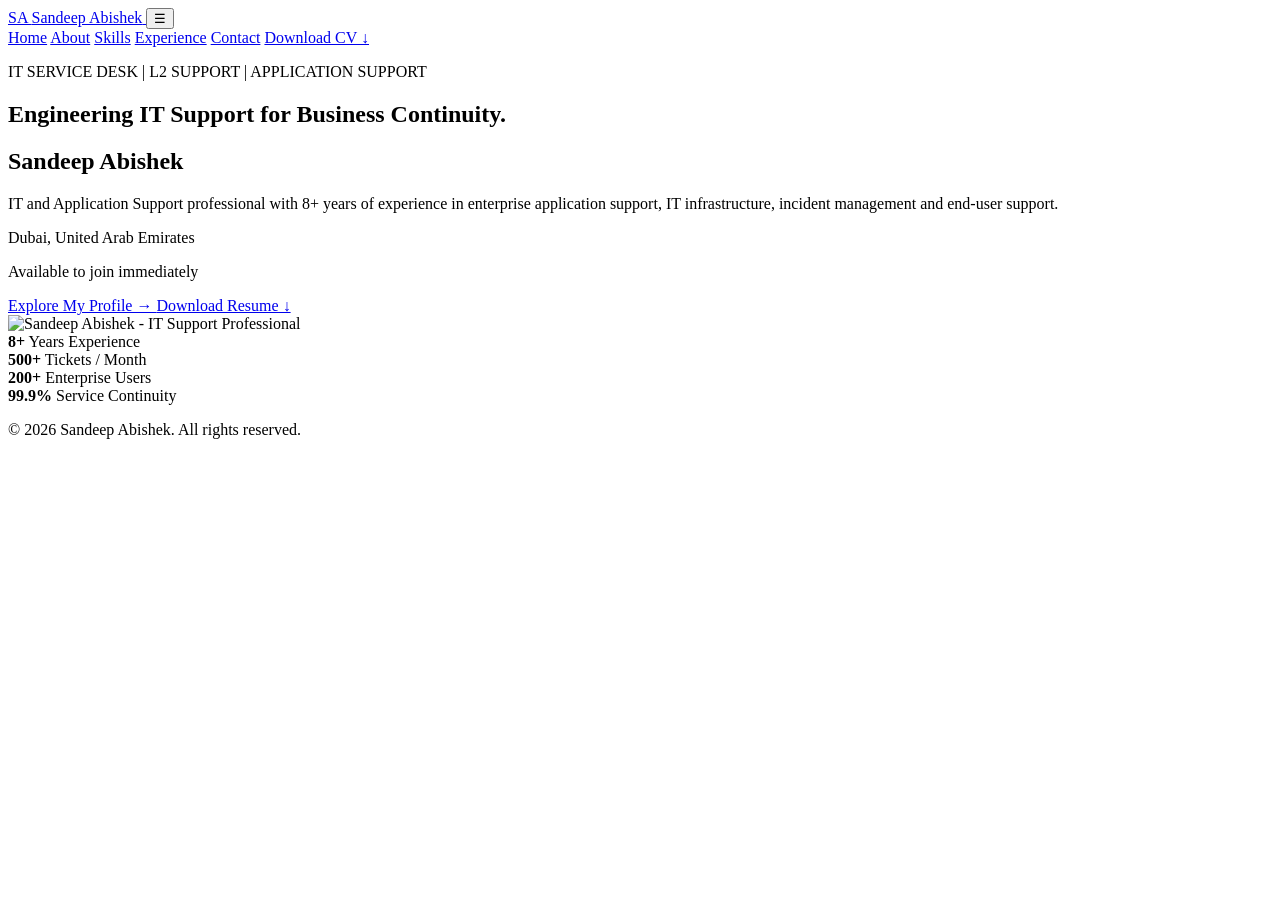
==== index.html @ 1f107c59 "Add initial HTML structure for personal website" ====
<!DOCTYPE html>
<html lang="en">
<head>
  <meta charset="UTF-8">
  <meta name="viewport" content="width=device-width, initial-scale=1.0">

  <meta name="description" content="Sandeep Abishek - IT Service Desk, L2 Support and Application Support Professional in Dubai.">

  <meta name="theme-color" content="#080B12">

  <title>Sandeep Abishek | IT Support Professional</title>

  <link rel="stylesheet" href="css/style.css">
</head>

<body>

  <header class="header">
    <a href="index.html" class="logo">
      SA <span>Sandeep Abishek</span>
    </a>

    <button class="menu-toggle" id="menuToggle"
      aria-label="Toggle navigation"
      aria-expanded="false">
      ☰
    </button>

    <nav class="navigation" id="navigation">
      <a href="index.html" class="active">Home</a>
      <a href="about.html">About</a>
      <a href="skills.html">Skills</a>
      <a href="experience.html">Experience</a>
      <a href="contact.html">Contact</a>
      <a href="assets/resume.pdf" class="resume-btn" download>
        Download CV ↓
      </a>
    </nav>
  </header>

  <main>
    <section class="hero">

      <div class="hero-content">

        <p class="eyebrow">
          IT SERVICE DESK | L2 SUPPORT | APPLICATION SUPPORT
        </p>

        <h1>
          Engineering IT Support
          for <span>Business Continuity.</span>
        </h1>

        <h2>Sandeep Abishek</h2>

        <p class="hero-description">
          IT and Application Support professional with 8+ years
          of experience in enterprise application support,
          IT infrastructure, incident management and
          end-user support.
        </p>

        <p class="location">
          Dubai, United Arab Emirates
        </p>

        <p class="availability">
          Available to join immediately
        </p>

        <div class="hero-actions">
          <a href="about.html" class="primary-btn">
            Explore My Profile →
          </a>

          <a href="assets/resume.pdf" class="secondary-btn" download>
            Download Resume ↓
          </a>
        </div>

      </div>

      <div class="hero-image">
        <img
          src="assets/images/profile-full.jpg"
          alt="Sandeep Abishek - IT Support Professional">
      </div>

    </section>

    <section class="statistics">

      <div class="stat">
        <strong>8+</strong>
        <span>Years Experience</span>
      </div>

      <div class="stat">
        <strong>500+</strong>
        <span>Tickets / Month</span>
      </div>

      <div class="stat">
        <strong>200+</strong>
        <span>Enterprise Users</span>
      </div>

      <div class="stat">
        <strong>99.9%</strong>
        <span>Service Continuity</span>
      </div>

    </section>
  </main>

  <footer>
    <p>© 2026 Sandeep Abishek. All rights reserved.</p>
  </footer>

  <script src="js/script.js"></script>

</body>
</html>
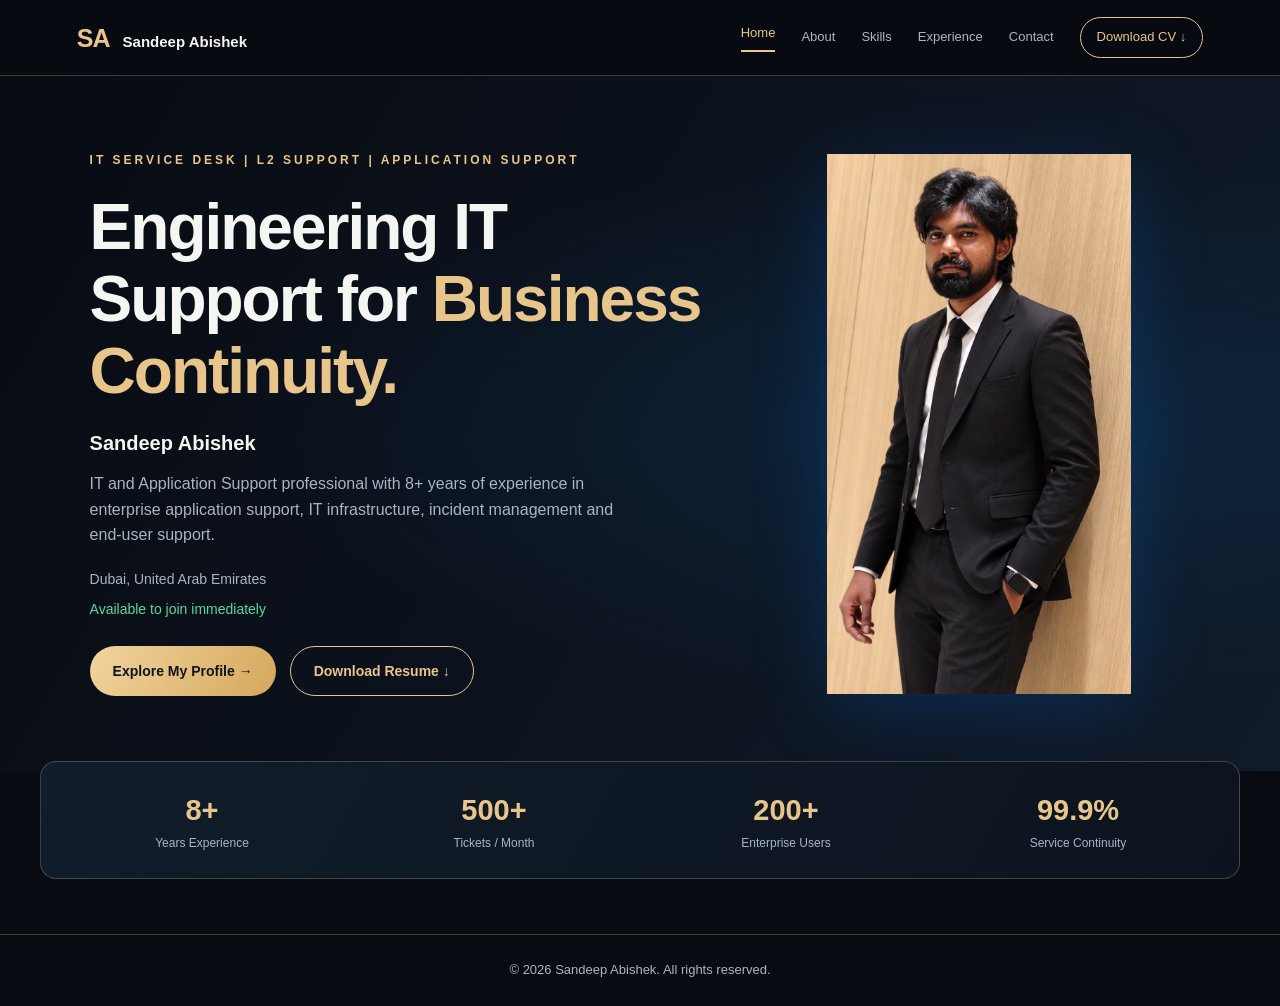
==== commit 84c0b310: "Update index.html" ====
--- a/index.html
+++ b/index.html
@@ -1,45 +1,81 @@
 <!DOCTYPE html>
 <html lang="en">
+
 <head>
   <meta charset="UTF-8">
   <meta name="viewport" content="width=device-width, initial-scale=1.0">
 
-  <meta name="description" content="Sandeep Abishek - IT Service Desk, L2 Support and Application Support Professional in Dubai.">
+  <meta name="description" content="Sandeep Abishek is an IT Support and Application Support professional with 8+ years of experience in IT Service Desk, L2/L3 support, incident management and enterprise infrastructure. Based in Dubai, UAE.">
 
   <meta name="theme-color" content="#080B12">
 
-  <title>Sandeep Abishek | IT Support Professional</title>
-
+  <meta name="author" content="Sandeep Abishek">
+
+  <meta name="robots" content="index, follow">
+
+  <title>Sandeep Abishek | IT Support & Application Support Engineer</title>
+
+  <!-- Website stylesheet -->
   <link rel="stylesheet" href="css/style.css">
+
 </head>
 
 <body>
 
+  <!-- ================= HEADER ================= -->
+
   <header class="header">
-    <a href="index.html" class="logo">
+
+    <a href="index.html" class="logo" aria-label="Sandeep Abishek Home">
       SA <span>Sandeep Abishek</span>
     </a>
 
-    <button class="menu-toggle" id="menuToggle"
+    <button
+      class="menu-toggle"
+      id="menuToggle"
       aria-label="Toggle navigation"
-      aria-expanded="false">
+      aria-expanded="false"
+      aria-controls="navigation"
+      type="button">
+
       ☰
+
     </button>
 
-    <nav class="navigation" id="navigation">
+    <nav class="navigation" id="navigation" aria-label="Main navigation">
+
       <a href="index.html" class="active">Home</a>
+
       <a href="about.html">About</a>
+
       <a href="skills.html">Skills</a>
+
       <a href="experience.html">Experience</a>
+
       <a href="contact.html">Contact</a>
-      <a href="assets/resume.pdf" class="resume-btn" download>
+
+      <!-- Download CV -->
+      <a
+        href="Sandeep-Abishek-CV.pdf"
+        class="resume-btn"
+        download="Sandeep-Abishek-CV.pdf">
+
         Download CV ↓
+
       </a>
+
     </nav>
+
   </header>
 
+
+  <!-- ================= MAIN CONTENT ================= -->
+
   <main>
-    <section class="hero">
+
+    <!-- ================= HERO SECTION ================= -->
+
+    <section class="hero" id="home">
 
       <div class="hero-content">
 
@@ -55,10 +91,12 @@
         <h2>Sandeep Abishek</h2>
 
         <p class="hero-description">
+
           IT and Application Support professional with 8+ years
           of experience in enterprise application support,
           IT infrastructure, incident management and
           end-user support.
+
         </p>
 
         <p class="location">
@@ -69,56 +107,102 @@
           Available to join immediately
         </p>
 
+
+        <!-- HERO BUTTONS -->
+
         <div class="hero-actions">
+
           <a href="about.html" class="primary-btn">
             Explore My Profile →
           </a>
 
-          <a href="assets/resume.pdf" class="secondary-btn" download>
+          <a
+            href="Sandeep-Abishek-CV.pdf"
+            class="secondary-btn"
+            download="Sandeep-Abishek-CV.pdf">
+
             Download Resume ↓
+
           </a>
+
         </div>
 
       </div>
 
+
+      <!-- PROFILE IMAGE -->
+
       <div class="hero-image">
+
         <img
           src="assets/images/profile-full.jpg"
-          alt="Sandeep Abishek - IT Support Professional">
+          alt="Sandeep Abishek - IT Support Professional"
+          fetchpriority="high">
+
       </div>
 
     </section>
 
-    <section class="statistics">
-
-      <div class="stat">
+
+    <!-- ================= STATISTICS SECTION ================= -->
+
+    <section class="statistics" aria-label="Professional achievements">
+
+      <div class="stat">
+
         <strong>8+</strong>
+
         <span>Years Experience</span>
-      </div>
-
-      <div class="stat">
+
+      </div>
+
+
+      <div class="stat">
+
         <strong>500+</strong>
+
         <span>Tickets / Month</span>
-      </div>
-
-      <div class="stat">
+
+      </div>
+
+
+      <div class="stat">
+
         <strong>200+</strong>
+
         <span>Enterprise Users</span>
-      </div>
-
-      <div class="stat">
+
+      </div>
+
+
+      <div class="stat">
+
         <strong>99.9%</strong>
+
         <span>Service Continuity</span>
+
       </div>
 
     </section>
+
   </main>
 
-  <footer>
-    <p>© 2026 Sandeep Abishek. All rights reserved.</p>
+
+  <!-- ================= FOOTER ================= -->
+
+  <footer class="footer">
+
+    <p>
+      © 2026 Sandeep Abishek. All rights reserved.
+    </p>
+
   </footer>
 
+
+  <!-- ================= JAVASCRIPT ================= -->
+
   <script src="js/script.js"></script>
 
 </body>
+
 </html>
--- a/css/style.css
+++ b/css/style.css
@@ -0,0 +1,698 @@
+/* =========================================
+   SANDEEP ABISHEK - PREMIUM PORTFOLIO
+   Theme: Obsidian / Midnight / Champagne
+   ========================================= */
+
+/* 1. GLOBAL SETTINGS */
+
+:root {
+  --bg: #080b12;
+  --bg-light: #101722;
+  --card: #111c2a;
+  --gold: #e8c58a;
+  --blue: #38aaff;
+  --white: #f5f5f2;
+  --muted: #aab4c2;
+  --border: rgba(232, 197, 138, 0.25);
+  --font: Arial, Helvetica, sans-serif;
+}
+
+* {
+  margin: 0;
+  padding: 0;
+  box-sizing: border-box;
+}
+
+html {
+  scroll-behavior: smooth;
+}
+
+body {
+  background: var(--bg);
+  color: var(--white);
+  font-family: var(--font);
+  line-height: 1.6;
+  overflow-x: hidden;
+  -webkit-font-smoothing: antialiased;
+}
+
+a {
+  color: inherit;
+  text-decoration: none;
+}
+
+button {
+  font: inherit;
+}
+
+img {
+  display: block;
+  max-width: 100%;
+}
+
+/* 2. HEADER AND NAVIGATION */
+
+.header {
+  width: 100%;
+  min-height: 76px;
+  padding: 15px 6%;
+  display: flex;
+  align-items: center;
+  justify-content: space-between;
+  gap: 20px;
+  background: rgba(8, 11, 18, 0.94);
+  border-bottom: 1px solid var(--border);
+  position: sticky;
+  top: 0;
+  z-index: 1000;
+  backdrop-filter: blur(18px);
+  -webkit-backdrop-filter: blur(18px);
+}
+
+.logo {
+  font-size: 25px;
+  font-weight: 800;
+  color: var(--gold);
+  white-space: nowrap;
+  letter-spacing: -1px;
+}
+
+.logo span {
+  color: var(--white);
+  font-size: 15px;
+  letter-spacing: 0;
+  margin-left: 8px;
+}
+
+.navigation {
+  display: flex;
+  align-items: center;
+  gap: 26px;
+}
+
+.navigation a {
+  font-size: 13px;
+  color: var(--muted);
+  transition: 0.3s ease;
+}
+
+.navigation a:hover,
+.navigation a.active {
+  color: var(--gold);
+}
+
+.navigation a.active {
+  border-bottom: 2px solid var(--gold);
+  padding-bottom: 7px;
+}
+
+.navigation .resume-btn {
+  border: 1px solid var(--gold);
+  padding: 9px 16px;
+  border-radius: 30px;
+  color: var(--gold);
+}
+
+.navigation .resume-btn:hover {
+  background: var(--gold);
+  color: var(--bg);
+}
+
+.menu-toggle {
+  display: none;
+  background: transparent;
+  color: var(--white);
+  border: 1px solid var(--border);
+  border-radius: 8px;
+  padding: 8px 12px;
+  font-size: 22px;
+  cursor: pointer;
+}
+
+/* 3. HOME HERO SECTION */
+
+.hero {
+  min-height: 620px;
+  padding: 75px 7%;
+  display: grid;
+  grid-template-columns: 1.2fr 0.8fr;
+  align-items: center;
+  gap: 45px;
+  position: relative;
+  overflow: hidden;
+  background:
+    radial-gradient(
+      ellipse at 80% 50%,
+      rgba(15, 91, 150, 0.22),
+      transparent 55%
+    ),
+    linear-gradient(120deg, #080b12, #101a29);
+}
+
+.hero-content {
+  position: relative;
+  z-index: 2;
+}
+
+.eyebrow {
+  color: var(--gold);
+  font-size: 12px;
+  letter-spacing: 3px;
+  font-weight: 700;
+  margin-bottom: 22px;
+}
+
+.hero h1 {
+  max-width: 720px;
+  font-size: clamp(38px, 5vw, 64px);
+  line-height: 1.12;
+  font-weight: 800;
+  letter-spacing: -2px;
+  margin-bottom: 20px;
+}
+
+.hero h1 span {
+  color: var(--gold);
+}
+
+.hero h2 {
+  font-size: 20px;
+  margin-bottom: 12px;
+}
+
+.hero-description {
+  max-width: 560px;
+  color: var(--muted);
+  font-size: 16px;
+  margin-bottom: 20px;
+}
+
+.location {
+  color: var(--muted);
+  font-size: 14px;
+  margin-bottom: 8px;
+}
+
+.availability {
+  color: #59d99b;
+  font-size: 14px;
+  margin-bottom: 25px;
+}
+
+.hero-actions {
+  display: flex;
+  flex-wrap: wrap;
+  gap: 14px;
+  margin-top: 25px;
+}
+
+.primary-btn,
+.secondary-btn {
+  display: inline-flex;
+  align-items: center;
+  justify-content: center;
+  padding: 13px 23px;
+  border-radius: 30px;
+  font-size: 14px;
+  font-weight: 700;
+  transition: 0.3s ease;
+}
+
+.primary-btn {
+  background: linear-gradient(120deg, #f1d49f, #d5a85c);
+  color: #10131a;
+}
+
+.secondary-btn {
+  border: 1px solid var(--gold);
+  color: var(--gold);
+}
+
+.primary-btn:hover,
+.secondary-btn:hover {
+  transform: translateY(-3px);
+  box-shadow: 0 8px 25px rgba(232, 197, 138, 0.2);
+}
+
+/* 4. PROFILE PHOTOGRAPH */
+
+.hero-image {
+  display: flex;
+  justify-content: center;
+  align-items: center;
+  min-width: 0;
+}
+
+.hero-image img {
+  width: 100%;
+  max-width: 430px;
+  max-height: 540px;
+  object-fit: contain;
+  object-position: center bottom;
+  filter: drop-shadow(0 15px 35px rgba(0, 132, 255, 0.2));
+  border-radius: 10px;
+}
+
+/* 5. STATISTICS */
+
+.statistics {
+  max-width: 1200px;
+  margin: -10px auto 55px;
+  padding: 25px;
+  display: grid;
+  grid-template-columns: repeat(4, 1fr);
+  gap: 20px;
+  background: linear-gradient(120deg, #111d2b, #0c131e);
+  border: 1px solid var(--border);
+  border-radius: 16px;
+  position: relative;
+  z-index: 3;
+}
+
+.stat {
+  text-align: center;
+  display: flex;
+  flex-direction: column;
+}
+
+.stat strong {
+  font-size: 29px;
+  color: var(--gold);
+  font-weight: 800;
+}
+
+.stat span {
+  color: var(--muted);
+  font-size: 12px;
+}
+
+/* 6. COMMON PAGE CONTAINER */
+
+.page-section {
+  max-width: 1200px;
+  margin: auto;
+  padding: 80px 6%;
+}
+
+.page-heading {
+  font-size: clamp(32px, 4vw, 48px);
+  margin-bottom: 12px;
+  line-height: 1.2;
+}
+
+.page-heading span {
+  color: var(--gold);
+}
+
+.section-description {
+  color: var(--muted);
+  max-width: 650px;
+  margin-bottom: 35px;
+}
+
+/* 7. PREMIUM CARDS */
+
+.card {
+  background: linear-gradient(145deg, #142131, #0d141e);
+  border: 1px solid rgba(75, 160, 220, 0.25);
+  border-radius: 14px;
+  padding: 25px;
+  transition: 0.3s ease;
+}
+
+.card:hover {
+  transform: translateY(-5px);
+  border-color: var(--gold);
+  box-shadow: 0 12px 30px rgba(0, 0, 0, 0.25);
+}
+
+/* 8. ABOUT PAGE */
+
+.about-grid {
+  display: grid;
+  grid-template-columns: 0.8fr 1.2fr;
+  align-items: center;
+  gap: 45px;
+}
+
+.about-image img {
+  width: 100%;
+  max-width: 400px;
+  border: 1px solid var(--gold);
+  border-radius: 16px;
+}
+
+.about-content p {
+  color: var(--muted);
+  margin: 15px 0;
+}
+
+.about-highlights {
+  display: grid;
+  grid-template-columns: repeat(2, 1fr);
+  gap: 15px;
+  margin-top: 25px;
+}
+
+/* 9. SKILLS PAGE */
+
+.skills-grid {
+  display: grid;
+  grid-template-columns: repeat(3, 1fr);
+  gap: 20px;
+}
+
+.skill-card h3 {
+  color: var(--gold);
+  font-size: 18px;
+  margin: 12px 0;
+}
+
+.skill-card p {
+  color: var(--muted);
+  font-size: 14px;
+}
+
+.skill-icon {
+  font-size: 28px;
+  color: var(--blue);
+}
+
+/* 10. EXPERIENCE TIMELINE */
+
+.timeline {
+  position: relative;
+  padding-left: 30px;
+  border-left: 2px solid var(--gold);
+}
+
+.timeline-item {
+  position: relative;
+  margin-bottom: 25px;
+}
+
+.timeline-item::before {
+  content: "";
+  position: absolute;
+  left: -39px;
+  top: 25px;
+  width: 14px;
+  height: 14px;
+  border-radius: 50%;
+  background: var(--gold);
+  box-shadow: 0 0 12px var(--gold);
+}
+
+.timeline-item h3 {
+  color: var(--white);
+  font-size: 19px;
+}
+
+.timeline-item .company {
+  color: var(--gold);
+  font-weight: 700;
+}
+
+.timeline-item .date {
+  color: var(--blue);
+  font-size: 13px;
+  margin: 5px 0 12px;
+}
+
+.timeline-item ul {
+  padding-left: 20px;
+  color: var(--muted);
+  font-size: 14px;
+}
+
+/* 11. PROJECTS PAGE */
+
+.projects-grid {
+  display: grid;
+  grid-template-columns: repeat(2, 1fr);
+  gap: 22px;
+}
+
+.project-card h3 {
+  color: var(--gold);
+  margin-bottom: 10px;
+}
+
+.project-card p {
+  color: var(--muted);
+  font-size: 14px;
+}
+
+/* 12. CONTACT PAGE */
+
+.contact-grid {
+  display: grid;
+  grid-template-columns: 1fr 1fr;
+  gap: 40px;
+}
+
+.contact-details p {
+  color: var(--muted);
+  margin: 18px 0;
+  overflow-wrap: anywhere;
+}
+
+.contact-details a:hover {
+  color: var(--gold);
+}
+
+.contact-form {
+  display: flex;
+  flex-direction: column;
+  gap: 15px;
+}
+
+.contact-form input,
+.contact-form textarea {
+  width: 100%;
+  background: #111d2b;
+  border: 1px solid #344459;
+  border-radius: 8px;
+  padding: 14px;
+  color: var(--white);
+  font: inherit;
+}
+
+.contact-form textarea {
+  min-height: 150px;
+  resize: vertical;
+}
+
+.contact-form button {
+  border: none;
+  cursor: pointer;
+}
+
+/* 13. FOOTER */
+
+footer {
+  text-align: center;
+  padding: 25px 15px;
+  border-top: 1px solid var(--border);
+  color: var(--muted);
+  font-size: 13px;
+}
+
+/* 14. ANIMATIONS */
+
+@keyframes fadeUp {
+  from {
+    opacity: 0;
+    transform: translateY(20px);
+  }
+  to {
+    opacity: 1;
+    transform: translateY(0);
+  }
+}
+
+.hero-content,
+.hero-image {
+  animation: fadeUp 0.8s ease both;
+}
+
+@media (prefers-reduced-motion: reduce) {
+  *,
+  *::before,
+  *::after {
+    scroll-behavior: auto !important;
+    animation-duration: 0.01ms !important;
+    animation-iteration-count: 1 !important;
+    transition-duration: 0.01ms !important;
+  }
+}
+
+/* 15. TABLET RESPONSIVENESS */
+
+@media (max-width: 900px) {
+  .header {
+    padding: 15px 4%;
+  }
+
+  .navigation {
+    gap: 14px;
+  }
+
+  .hero {
+    padding: 55px 5%;
+    gap: 20px;
+  }
+
+  .skills-grid {
+    grid-template-columns: repeat(2, 1fr);
+  }
+
+  .statistics {
+    margin: 15px;
+  }
+}
+
+/* 16. MOBILE RESPONSIVENESS */
+
+@media (max-width: 650px) {
+
+  .header {
+    min-height: 68px;
+    padding: 12px 5%;
+  }
+
+  .logo {
+    font-size: 22px;
+  }
+
+  .logo span {
+    font-size: 13px;
+  }
+
+  .menu-toggle {
+    display: block;
+  }
+
+  .navigation {
+    display: none;
+    position: absolute;
+    top: 100%;
+    left: 0;
+    width: 100%;
+    padding: 22px;
+    background: #0c131e;
+    border-bottom: 1px solid var(--border);
+    flex-direction: column;
+    align-items: stretch;
+    gap: 18px;
+  }
+
+  .navigation.open {
+    display: flex;
+  }
+
+  .navigation a {
+    font-size: 15px;
+    padding: 8px;
+  }
+
+  .navigation .resume-btn {
+    text-align: center;
+  }
+
+  .hero {
+    grid-template-columns: 1fr;
+    padding: 45px 6% 30px;
+    gap: 30px;
+    text-align: left;
+  }
+
+  .hero h1 {
+    font-size: 39px;
+    letter-spacing: -1.3px;
+  }
+
+  .hero-description {
+    font-size: 14px;
+  }
+
+  .hero-image img {
+    max-width: 340px;
+    max-height: 420px;
+  }
+
+  .hero-actions {
+    gap: 10px;
+  }
+
+  .primary-btn,
+  .secondary-btn {
+    padding: 12px 17px;
+    font-size: 12px;
+  }
+
+  .statistics {
+    grid-template-columns: repeat(2, 1fr);
+    gap: 20px;
+    margin: 15px;
+    padding: 20px 10px;
+  }
+
+  .stat strong {
+    font-size: 25px;
+  }
+
+  .page-section {
+    padding: 55px 6%;
+  }
+
+  .about-grid,
+  .contact-grid {
+    grid-template-columns: 1fr;
+    gap: 25px;
+  }
+
+  .about-image img {
+    max-width: 300px;
+    margin: auto;
+  }
+
+  .about-highlights,
+  .skills-grid,
+  .projects-grid {
+    grid-template-columns: 1fr;
+  }
+
+  .card {
+    padding: 20px;
+  }
+
+  .timeline {
+    padding-left: 23px;
+  }
+
+  .timeline-item::before {
+    left: -32px;
+  }
+}
+
+/* 17. SMALL MOBILE DEVICES */
+
+@media (max-width: 380px) {
+  .hero h1 {
+    font-size: 33px;
+  }
+
+  .logo span {
+    font-size: 11px;
+  }
+
+  .hero-actions {
+    flex-direction: column;
+    align-items: stretch;
+  }
+
+  .statistics {
+    gap: 12px;
+  }
+}
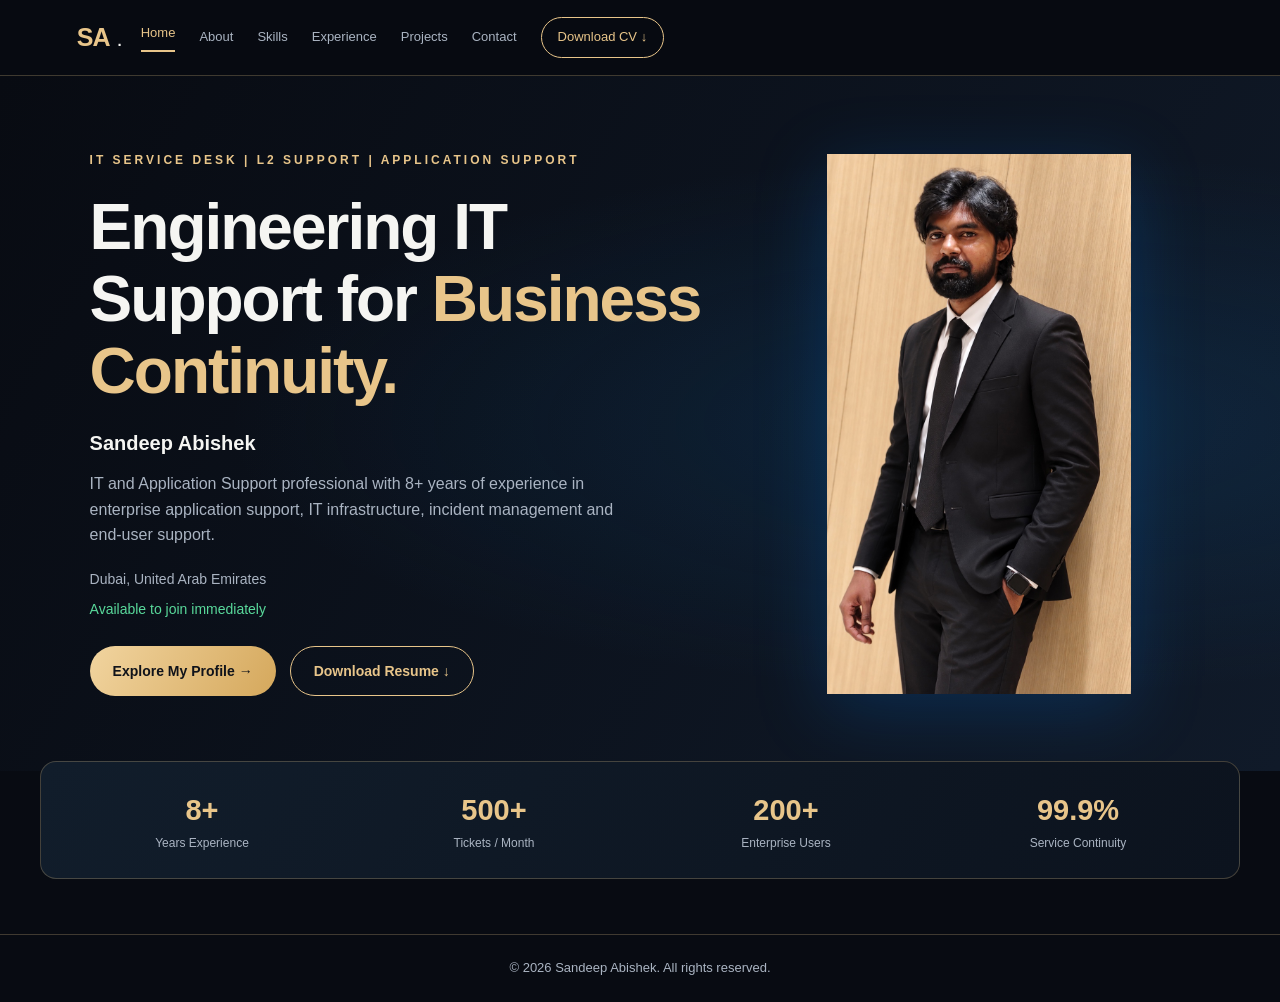
==== commit 6831cb80: "Update index.html" ====
--- a/index.html
+++ b/index.html
@@ -1,87 +1,47 @@
 <!DOCTYPE html>
 <html lang="en">
-
 <head>
   <meta charset="UTF-8">
   <meta name="viewport" content="width=device-width, initial-scale=1.0">
-
-  <meta name="description" content="Sandeep Abishek is an IT Support and Application Support professional with 8+ years of experience in IT Service Desk, L2/L3 support, incident management and enterprise infrastructure. Based in Dubai, UAE.">
-
-  <meta name="theme-color" content="#080B12">
-
+  <meta name="theme-color" content="#080b12">
   <meta name="author" content="Sandeep Abishek">
-
-  <meta name="robots" content="index, follow">
-
-  <title>Sandeep Abishek | IT Support & Application Support Engineer</title>
-
-  <!-- Website stylesheet -->
-  <link rel="stylesheet" href="css/style.css">
-
+  <meta name="description" content="Sandeep Abishek, IT Support and Application Support Engineer with 8+ years of experience in enterprise support, production support and incident management. Based in Dubai, UAE.">
+  <title>Sandeep Abishek | IT Support Engineer</title>
+  <link rel="stylesheet" href="css/style.css?v=3">
 </head>
 
 <body>
 
-  <!-- ================= HEADER ================= -->
-
   <header class="header">
-
-    <a href="index.html" class="logo" aria-label="Sandeep Abishek Home">
-      SA <span>Sandeep Abishek</span>
-    </a>
-
-    <button
-      class="menu-toggle"
-      id="menuToggle"
-      aria-label="Toggle navigation"
-      aria-expanded="false"
-      aria-controls="navigation"
-      type="button">
-
-      ☰
-
-    </button>
-
-    <nav class="navigation" id="navigation" aria-label="Main navigation">
-
-      <a href="index.html" class="active">Home</a>
-
-      <a href="about.html">About</a>
-
-      <a href="skills.html">Skills</a>
-
-      <a href="experience.html">Experience</a>
-
-      <a href="contact.html">Contact</a>
-
-      <!-- Download CV -->
-      <a
-        href="Sandeep-Abishek-CV.pdf"
-        class="resume-btn"
-        download="Sandeep-Abishek-CV.pdf">
-
-        Download CV ↓
-
+    <div class="nav-container">
+      <a href="index.html" class="logo" aria-label="Sandeep Abishek Home">
+        SA<span>.</span>
       </a>
 
-    </nav>
+      <button class="menu-toggle" id="menuToggle"
+        type="button" aria-label="Toggle navigation"
+        aria-expanded="false" aria-controls="navigation">
+        ☰
+      </button>
 
+      <nav class="navigation" id="navigation" aria-label="Main navigation">
+        <a href="index.html" class="active">Home</a>
+        <a href="about.html">About</a>
+        <a href="skills.html">Skills</a>
+        <a href="experience.html">Experience</a>
+        <a href="projects.html">Projects</a>
+        <a href="contact.html">Contact</a>
+        <a href="Sandeep-Abishek-CV.pdf" class="resume-btn"
+          download="Sandeep-Abishek-CV.pdf">Download CV ↓</a>
+      </nav>
+    </div>
   </header>
-
-
-  <!-- ================= MAIN CONTENT ================= -->
 
   <main>
 
-    <!-- ================= HERO SECTION ================= -->
-
     <section class="hero" id="home">
-
       <div class="hero-content">
-
-        <p class="eyebrow">
-          IT SERVICE DESK | L2 SUPPORT | APPLICATION SUPPORT
-        </p>
+        <p class="eyebrow">IT SERVICE DESK | L2 SUPPORT | APPLICATION SUPPORT</p>
 
         <h1>
           Engineering IT Support
@@ -91,118 +51,60 @@
         <h2>Sandeep Abishek</h2>
 
         <p class="hero-description">
-
           IT and Application Support professional with 8+ years
           of experience in enterprise application support,
           IT infrastructure, incident management and
           end-user support.
-
         </p>
 
-        <p class="location">
-          Dubai, United Arab Emirates
-        </p>
-
-        <p class="availability">
-          Available to join immediately
-        </p>
-
-
-        <!-- HERO BUTTONS -->
+        <p class="location">Dubai, United Arab Emirates</p>
+        <p class="availability">Available to join immediately</p>
 
         <div class="hero-actions">
-
-          <a href="about.html" class="primary-btn">
-            Explore My Profile →
-          </a>
-
-          <a
-            href="Sandeep-Abishek-CV.pdf"
+          <a href="about.html" class="primary-btn">Explore My Profile →</a>
+          <a href="Sandeep-Abishek-CV.pdf"
             class="secondary-btn"
             download="Sandeep-Abishek-CV.pdf">
-
             Download Resume ↓
-
           </a>
-
         </div>
-
       </div>
 
-
-      <!-- PROFILE IMAGE -->
-
       <div class="hero-image">
-
-        <img
-          src="assets/images/profile-full.jpg"
+        <img src="assets/images/profile-full.jpg"
           alt="Sandeep Abishek - IT Support Professional"
           fetchpriority="high">
+      </div>
+    </section>
 
+    <section class="statistics" aria-label="Professional achievements">
+      <div class="stat">
+        <strong>8+</strong>
+        <span>Years Experience</span>
       </div>
 
-    </section>
-
-
-    <!-- ================= STATISTICS SECTION ================= -->
-
-    <section class="statistics" aria-label="Professional achievements">
+      <div class="stat">
+        <strong>500+</strong>
+        <span>Tickets / Month</span>
+      </div>
 
       <div class="stat">
-
-        <strong>8+</strong>
-
-        <span>Years Experience</span>
-
+        <strong>200+</strong>
+        <span>Enterprise Users</span>
       </div>
 
-
       <div class="stat">
-
-        <strong>500+</strong>
-
-        <span>Tickets / Month</span>
-
+        <strong>99.9%</strong>
+        <span>Service Continuity</span>
       </div>
-
-
-      <div class="stat">
-
-        <strong>200+</strong>
-
-        <span>Enterprise Users</span>
-
-      </div>
-
-
-      <div class="stat">
-
-        <strong>99.9%</strong>
-
-        <span>Service Continuity</span>
-
-      </div>
-
     </section>
 
   </main>
 
-
-  <!-- ================= FOOTER ================= -->
-
   <footer class="footer">
-
-    <p>
-      © 2026 Sandeep Abishek. All rights reserved.
-    </p>
-
+    <p>© <span id="currentYear">2026</span> Sandeep Abishek. All rights reserved.</p>
   </footer>
 
-
-  <!-- ================= JAVASCRIPT ================= -->
-
   <script src="js/script.js"></script>
-
 </body>
-
 </html>
--- a/css/style.css
+++ b/css/style.css
@@ -1,7 +1,8 @@
-/* =========================================
+/* ==================================================
    SANDEEP ABISHEK - PREMIUM PORTFOLIO
-   Theme: Obsidian / Midnight / Champagne
-   ========================================= */
+   Theme: OBSIDIAN / MIDNIGHT / CHAMPAGNE
+   Responsive: iOS / Android / Tablet / Windows / Mac
+   ================================================== */
 
 /* 1. GLOBAL SETTINGS */
 
@@ -50,17 +51,21 @@
   max-width: 100%;
 }
 
+.container {
+  width: 100%;
+  max-width: 1200px;
+  margin: 0 auto;
+}
+
 /* 2. HEADER AND NAVIGATION */
 
 .header {
   width: 100%;
   min-height: 76px;
-  padding: 15px 6%;
+  padding: 12px 6%;
   display: flex;
   align-items: center;
-  justify-content: space-between;
-  gap: 20px;
-  background: rgba(8, 11, 18, 0.94);
+  background: rgba(8, 11, 18, 0.96);
   border-bottom: 1px solid var(--border);
   position: sticky;
   top: 0;
@@ -69,6 +74,13 @@
   -webkit-backdrop-filter: blur(18px);
 }
 
+.nav-container {
+  display: flex;
+  align-items: center;
+  justify-content: space-between;
+  gap: 20px;
+}
+
 .logo {
   font-size: 25px;
   font-weight: 800;
@@ -80,14 +92,13 @@
 .logo span {
   color: var(--white);
   font-size: 15px;
-  letter-spacing: 0;
   margin-left: 8px;
 }
 
 .navigation {
   display: flex;
   align-items: center;
-  gap: 26px;
+  gap: 24px;
 }
 
 .navigation a {
@@ -129,7 +140,7 @@
   cursor: pointer;
 }
 
-/* 3. HOME HERO SECTION */
+/* 3. HOME HERO */
 
 .hero {
   min-height: 620px;
@@ -207,7 +218,8 @@
 }
 
 .primary-btn,
-.secondary-btn {
+.secondary-btn,
+.btn {
   display: inline-flex;
   align-items: center;
   justify-content: center;
@@ -218,7 +230,8 @@
   transition: 0.3s ease;
 }
 
-.primary-btn {
+.primary-btn,
+.btn-primary {
   background: linear-gradient(120deg, #f1d49f, #d5a85c);
   color: #10131a;
 }
@@ -229,7 +242,8 @@
 }
 
 .primary-btn:hover,
-.secondary-btn:hover {
+.secondary-btn:hover,
+.btn:hover {
   transform: translateY(-3px);
   box-shadow: 0 8px 25px rgba(232, 197, 138, 0.2);
 }
@@ -253,7 +267,7 @@
   border-radius: 10px;
 }
 
-/* 5. STATISTICS */
+/* 5. HOME STATISTICS */
 
 .statistics {
   max-width: 1200px;
@@ -286,12 +300,44 @@
   font-size: 12px;
 }
 
-/* 6. COMMON PAGE CONTAINER */
+/* 6. COMMON PAGE SECTIONS */
 
 .page-section {
+  width: 100%;
   max-width: 1200px;
-  margin: auto;
-  padding: 80px 6%;
+  margin: 0 auto;
+  padding: 65px 6%;
+}
+
+.section-heading {
+  margin-bottom: 30px;
+}
+
+.section-tag {
+  display: inline-block;
+  color: var(--gold);
+  font-size: 11px;
+  font-weight: 700;
+  letter-spacing: 2px;
+  margin-bottom: 10px;
+}
+
+.section-heading h1,
+.section-heading h2 {
+  font-size: clamp(30px, 4vw, 44px);
+  line-height: 1.2;
+  margin-bottom: 10px;
+}
+
+.section-heading h1 span,
+.section-heading h2 span {
+  color: var(--gold);
+}
+
+.section-heading p {
+  color: var(--muted);
+  max-width: 650px;
+  font-size: 15px;
 }
 
 .page-heading {
@@ -307,21 +353,25 @@
 .section-description {
   color: var(--muted);
   max-width: 650px;
-  margin-bottom: 35px;
-}
-
-/* 7. PREMIUM CARDS */
-
-.card {
+  margin-bottom: 30px;
+}
+
+/* 7. GENERAL CARDS */
+
+.card,
+.info-card,
+.stat-card {
   background: linear-gradient(145deg, #142131, #0d141e);
   border: 1px solid rgba(75, 160, 220, 0.25);
   border-radius: 14px;
-  padding: 25px;
+  padding: 23px;
   transition: 0.3s ease;
 }
 
-.card:hover {
-  transform: translateY(-5px);
+.card:hover,
+.info-card:hover,
+.stat-card:hover {
+  transform: translateY(-4px);
   border-color: var(--gold);
   box-shadow: 0 12px 30px rgba(0, 0, 0, 0.25);
 }
@@ -332,19 +382,65 @@
   display: grid;
   grid-template-columns: 0.8fr 1.2fr;
   align-items: center;
-  gap: 45px;
+  gap: 38px;
+}
+
+.about-image {
+  display: flex;
+  justify-content: center;
+  align-items: center;
 }
 
 .about-image img {
   width: 100%;
-  max-width: 400px;
+  max-width: 380px;
+  max-height: 500px;
+  object-fit: cover;
+  object-position: center;
   border: 1px solid var(--gold);
   border-radius: 16px;
+  box-shadow: 0 15px 40px rgba(0, 0, 0, 0.3);
+}
+
+.about-content h2 {
+  font-size: clamp(24px, 3vw, 34px);
+  margin: 8px 0 16px;
 }
 
 .about-content p {
   color: var(--muted);
-  margin: 15px 0;
+  font-size: 14px;
+  line-height: 1.8;
+  margin: 12px 0;
+}
+
+.about-details {
+  display: grid;
+  grid-template-columns: repeat(2, minmax(0, 1fr));
+  gap: 13px;
+  margin: 22px 0;
+}
+
+.about-details div {
+  padding: 13px;
+  background: rgba(17, 28, 42, 0.8);
+  border: 1px solid var(--border);
+  border-radius: 10px;
+  min-width: 0;
+}
+
+.about-details span {
+  display: block;
+  color: var(--muted);
+  font-size: 11px;
+  margin-bottom: 4px;
+}
+
+.about-details strong {
+  display: block;
+  color: var(--white);
+  font-size: 13px;
+  overflow-wrap: anywhere;
 }
 
 .about-highlights {
@@ -354,7 +450,52 @@
   margin-top: 25px;
 }
 
-/* 9. SKILLS PAGE */
+/* 9. ABOUT PAGE STATISTICS */
+
+.stats-grid {
+  display: grid;
+  grid-template-columns: repeat(4, minmax(0, 1fr));
+  gap: 16px;
+}
+
+.stat-card {
+  text-align: center;
+  padding: 24px 15px;
+}
+
+.stat-card h3 {
+  color: var(--gold);
+  font-size: clamp(24px, 3vw, 34px);
+  margin-bottom: 5px;
+}
+
+.stat-card p {
+  color: var(--muted);
+  font-size: 12px;
+  line-height: 1.5;
+}
+
+/* 10. PROFESSIONAL APPROACH CARDS */
+
+.cards-grid {
+  display: grid;
+  grid-template-columns: repeat(3, minmax(0, 1fr));
+  gap: 18px;
+}
+
+.info-card h3 {
+  color: var(--gold);
+  font-size: 17px;
+  margin-bottom: 9px;
+}
+
+.info-card p {
+  color: var(--muted);
+  font-size: 13px;
+  line-height: 1.7;
+}
+
+/* 11. SKILLS PAGE */
 
 .skills-grid {
   display: grid;
@@ -378,7 +519,7 @@
   color: var(--blue);
 }
 
-/* 10. EXPERIENCE TIMELINE */
+/* 12. EXPERIENCE TIMELINE */
 
 .timeline {
   position: relative;
@@ -425,7 +566,7 @@
   font-size: 14px;
 }
 
-/* 11. PROJECTS PAGE */
+/* 13. PROJECTS PAGE */
 
 .projects-grid {
   display: grid;
@@ -443,17 +584,17 @@
   font-size: 14px;
 }
 
-/* 12. CONTACT PAGE */
+/* 14. CONTACT PAGE */
 
 .contact-grid {
   display: grid;
   grid-template-columns: 1fr 1fr;
-  gap: 40px;
+  gap: 35px;
 }
 
 .contact-details p {
   color: var(--muted);
-  margin: 18px 0;
+  margin: 15px 0;
   overflow-wrap: anywhere;
 }
 
@@ -488,17 +629,18 @@
   cursor: pointer;
 }
 
-/* 13. FOOTER */
-
-footer {
+/* 15. FOOTER */
+
+footer,
+.footer {
   text-align: center;
-  padding: 25px 15px;
+  padding: 23px 15px;
   border-top: 1px solid var(--border);
   color: var(--muted);
   font-size: 13px;
 }
 
-/* 14. ANIMATIONS */
+/* 16. ANIMATIONS */
 
 @keyframes fadeUp {
   from {
@@ -527,15 +669,20 @@
   }
 }
 
-/* 15. TABLET RESPONSIVENESS */
-
-@media (max-width: 900px) {
+/* 17. TABLET RESPONSIVENESS */
+
+@media (min-width: 651px) and (max-width: 950px) {
+
   .header {
-    padding: 15px 4%;
+    padding: 12px 4%;
   }
 
   .navigation {
-    gap: 14px;
+    gap: 12px;
+  }
+
+  .navigation a {
+    font-size: 12px;
   }
 
   .hero {
@@ -543,7 +690,12 @@
     gap: 20px;
   }
 
-  .skills-grid {
+  .about-grid {
+    gap: 25px;
+  }
+
+  .skills-grid,
+  .cards-grid {
     grid-template-columns: repeat(2, 1fr);
   }
 
@@ -552,13 +704,15 @@
   }
 }
 
-/* 16. MOBILE RESPONSIVENESS */
+/* 18. MOBILE RESPONSIVENESS */
 
 @media (max-width: 650px) {
 
+  /* Header */
+
   .header {
-    min-height: 68px;
-    padding: 12px 5%;
+    min-height: 66px;
+    padding: 10px 5%;
   }
 
   .logo {
@@ -579,12 +733,12 @@
     top: 100%;
     left: 0;
     width: 100%;
-    padding: 22px;
+    padding: 16px 6% 22px;
     background: #0c131e;
     border-bottom: 1px solid var(--border);
     flex-direction: column;
     align-items: stretch;
-    gap: 18px;
+    gap: 10px;
   }
 
   .navigation.open {
@@ -592,7 +746,7 @@
   }
 
   .navigation a {
-    font-size: 15px;
+    font-size: 14px;
     padding: 8px;
   }
 
@@ -600,10 +754,13 @@
     text-align: center;
   }
 
+  /* Home hero */
+
   .hero {
+    min-height: auto;
     grid-template-columns: 1fr;
-    padding: 45px 6% 30px;
-    gap: 30px;
+    padding: 42px 6% 30px;
+    gap: 25px;
     text-align: left;
   }
 
@@ -617,8 +774,8 @@
   }
 
   .hero-image img {
-    max-width: 340px;
-    max-height: 420px;
+    max-width: 320px;
+    max-height: 400px;
   }
 
   .hero-actions {
@@ -626,45 +783,135 @@
   }
 
   .primary-btn,
-  .secondary-btn {
+  .secondary-btn,
+  .btn {
     padding: 12px 17px;
     font-size: 12px;
   }
 
+  /* Home statistics */
+
   .statistics {
-    grid-template-columns: repeat(2, 1fr);
-    gap: 20px;
-    margin: 15px;
-    padding: 20px 10px;
+    grid-template-columns: repeat(2, minmax(0, 1fr));
+    gap: 16px;
+    margin: 12px 15px 25px;
+    padding: 18px 10px;
   }
 
   .stat strong {
     font-size: 25px;
   }
 
+  /* Common page sections */
+
   .page-section {
-    padding: 55px 6%;
-  }
-
-  .about-grid,
+    padding: 32px 6%;
+  }
+
+  .section-heading {
+    margin-bottom: 20px;
+  }
+
+  .section-heading h1,
+  .section-heading h2 {
+    font-size: 29px;
+    margin-bottom: 8px;
+  }
+
+  .section-heading p {
+    font-size: 13px;
+  }
+
+  /* About page */
+
+  .about-grid {
+    grid-template-columns: 1fr;
+    gap: 20px;
+  }
+
+  .about-image img {
+    width: 100%;
+    max-width: 270px;
+    max-height: 330px;
+    margin: 0 auto;
+  }
+
+  .about-content h2 {
+    font-size: 25px;
+    margin: 7px 0 12px;
+  }
+
+  .about-content p {
+    font-size: 13px;
+    line-height: 1.65;
+    margin: 9px 0;
+  }
+
+  .about-details {
+    grid-template-columns: repeat(2, minmax(0, 1fr));
+    gap: 10px;
+    margin: 16px 0;
+  }
+
+  .about-details div {
+    padding: 11px;
+  }
+
+  .about-details strong {
+    font-size: 12px;
+  }
+
+  /* About page statistics */
+
+  .stats-grid {
+    grid-template-columns: repeat(2, minmax(0, 1fr));
+    gap: 11px;
+  }
+
+  .stat-card {
+    padding: 16px 10px;
+  }
+
+  .stat-card h3 {
+    font-size: 25px;
+  }
+
+  .stat-card p {
+    font-size: 11px;
+  }
+
+  /* Professional approach */
+
+  .cards-grid {
+    grid-template-columns: 1fr;
+    gap: 11px;
+  }
+
+  .info-card {
+    padding: 17px;
+  }
+
+  .info-card h3 {
+    font-size: 15px;
+    margin-bottom: 5px;
+  }
+
+  .info-card p {
+    font-size: 12px;
+  }
+
+  /* Other pages */
+
+  .about-highlights,
+  .skills-grid,
+  .projects-grid,
   .contact-grid {
     grid-template-columns: 1fr;
-    gap: 25px;
-  }
-
-  .about-image img {
-    max-width: 300px;
-    margin: auto;
-  }
-
-  .about-highlights,
-  .skills-grid,
-  .projects-grid {
-    grid-template-columns: 1fr;
+    gap: 15px;
   }
 
   .card {
-    padding: 20px;
+    padding: 18px;
   }
 
   .timeline {
@@ -674,11 +921,18 @@
   .timeline-item::before {
     left: -32px;
   }
-}
-
-/* 17. SMALL MOBILE DEVICES */
+
+  footer,
+  .footer {
+    padding: 18px 12px;
+    font-size: 11px;
+  }
+}
+
+/* 19. SMALL MOBILE DEVICES */
 
 @media (max-width: 380px) {
+
   .hero h1 {
     font-size: 33px;
   }
@@ -695,4 +949,23 @@
   .statistics {
     gap: 12px;
   }
-}
+
+  .about-details {
+    grid-template-columns: 1fr;
+  }
+
+  .section-heading h1,
+  .section-heading h2 {
+    font-size: 26px;
+  }
+}
+
+/* 20. KEYBOARD ACCESSIBILITY */
+
+a:focus-visible,
+button:focus-visible,
+input:focus-visible,
+textarea:focus-visible {
+  outline: 2px solid var(--gold);
+  outline-offset: 4px;
+}
